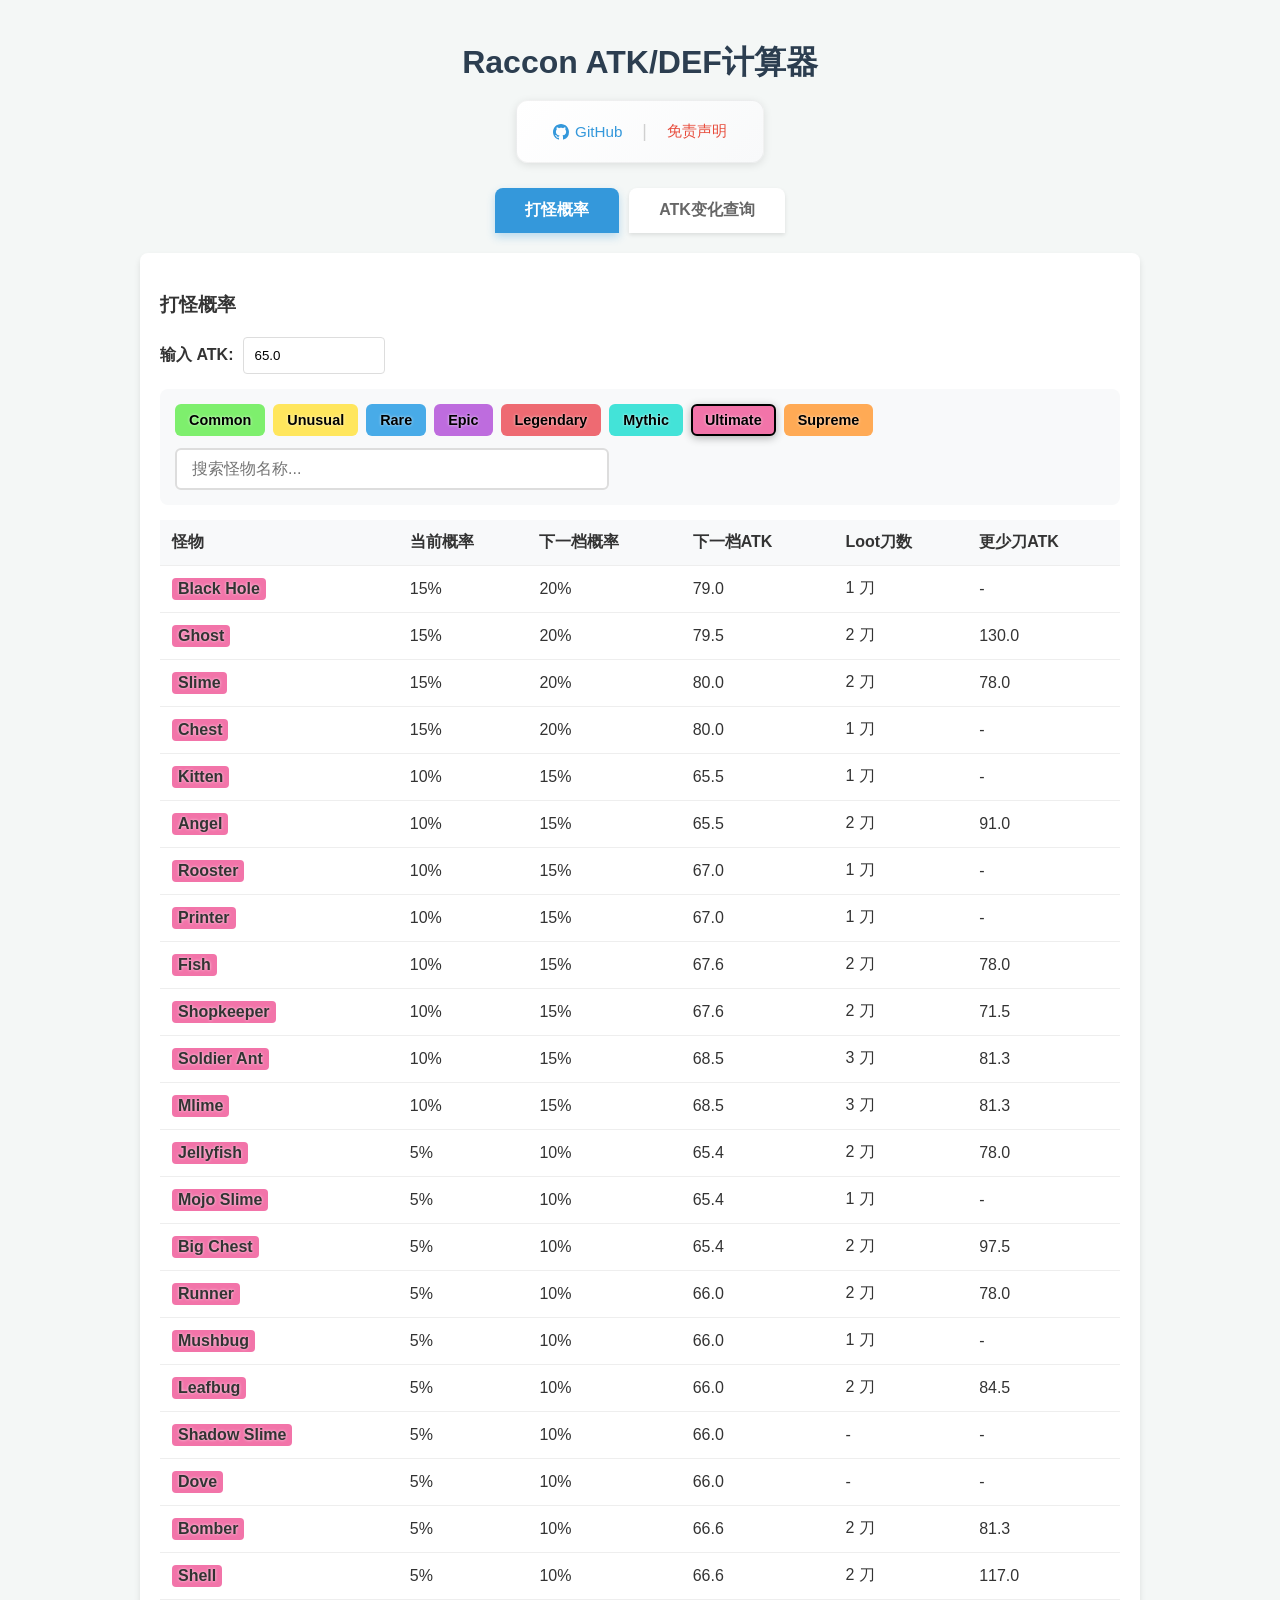
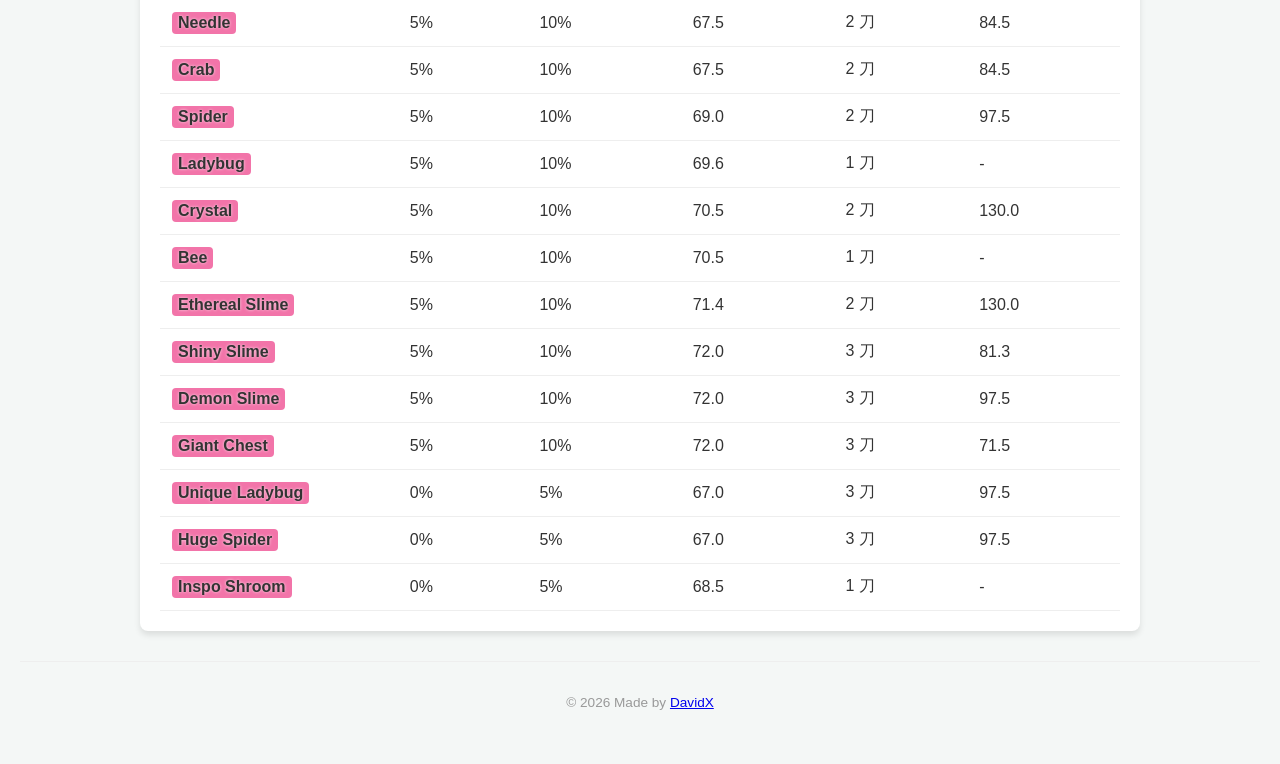
==== atk/index.html @ 56e26aaa "feat: various optimizations" ====
<!doctype html>
<html lang="zh-CN">
    <head>
        <meta charset="UTF-8" />
        <meta name="viewport" content="width=device-width, initial-scale=1.0" />
        <title>Raccon ATK/DEF计算器</title>
        <link rel="stylesheet" href="styles.css" />
    </head>
    <body>
        <div class="container">
            <h1>Raccon ATK/DEF计算器</h1>

            <!-- 顶部链接区域 -->
            <div style="text-align: center">
                <div class="header-links">
                    <a
                        href="https://github.com/Davidasx/raccon-tools"
                        target="_blank"
                        class="header-link"
                    >
                        <svg
                            class="link-icon"
                            viewBox="0 0 16 16"
                            width="16"
                            height="16"
                        >
                            <path
                                fill="currentColor"
                                d="M8 0C3.58 0 0 3.58 0 8c0 3.54 2.29 6.53 5.47 7.59.4.07.55-.17.55-.38 0-.19-.01-.82-.01-1.49-2.01.37-2.53-.49-2.69-.94-.09-.23-.48-.94-.82-1.13-.28-.15-.68-.52-.01-.53.63-.01 1.08.58 1.23.82.72 1.21 1.87.87 2.33.66.07-.52.28-.87.51-1.07-1.78-.2-3.64-.89-3.64-3.95 0-.87.31-1.59.82-2.15-.08-.2-.36-1.02.08-2.12 0 0 .67-.21 2.2.82.64-.18 1.32-.27 2-.27.68 0 1.36.09 2 .27 1.53-1.04 2.2-.82 2.2-.82.44 1.1.16 1.92.08 2.12.51.56.82 1.27.82 2.15 0 3.07-1.87 3.75-3.65 3.95.29.25.54.73.54 1.48 0 1.07-.01 1.93-.01 2.2 0 .21.15.46.55.38A8.013 8.013 0 0016 8c0-4.42-3.58-8-8-8z"
                            />
                        </svg>
                        GitHub
                    </a>
                    <span class="link-separator">|</span>
                    <button class="disclaimer-btn" onclick="showDisclaimer()">
                        免责声明
                    </button>
                </div>
            </div>

            <!-- 标签页切换 -->
            <div class="tabs">
                <button
                    class="tab-btn active"
                    onclick="switchTab('probability')"
                >
                    打怪概率
                </button>
                <button class="tab-btn" onclick="switchTab('range')">
                    ATK变化查询
                </button>
            </div>

            <!-- 打怪概率功能 -->
            <div class="tab-content" id="probabilityTab">
                <div class="card">
                    <h3>打怪概率</h3>
                    <div class="input-group">
                        <label for="atkInput">输入 ATK:</label>
                        <input
                            type="number"
                            id="atkInput"
                            step="0.1"
                            value="65.0"
                            oninput="runQuery()"
                        />
                    </div>
                    <div class="filter-section">
                        <div class="rarity-filters" id="rarityFilters"></div>
                        <div class="search-box">
                            <input
                                type="text"
                                id="mobSearch"
                                placeholder="搜索怪物名称..."
                                oninput="runQuery()"
                            />
                        </div>
                    </div>
                    <div id="singleQueryResult"></div>
                </div>
            </div>

            <!-- ATK变化查询功能 -->
            <div class="tab-content" id="rangeTab" style="display: none">
                <div class="card">
                    <h3>ATK变化影响</h3>
                    <div class="input-group">
                        <label>范围:</label>
                        <input
                            type="number"
                            id="rangeStart"
                            step="0.1"
                            value="65.0"
                            oninput="runRange()"
                        />
                        <span>至</span>
                        <input
                            type="number"
                            id="rangeEnd"
                            step="0.1"
                            value="86.0"
                            oninput="runRange()"
                        />
                    </div>
                    <div id="rangeResult"></div>
                </div>
            </div>
        </div>

        <!-- 免责声明模态框 -->
        <div id="disclaimerModal" class="modal">
            <div class="modal-content">
                <div class="modal-header">
                    <span class="modal-close" onclick="hideDisclaimer()"
                        >&times;</span
                    >
                    <h2>免责声明</h2>
                </div>
                <div class="disclaimer-text">
                    <p><strong>关于本工具</strong></p>
                    <p>
                        本工具（Raccon
                        ATK/DEF计算器）是由玩家社区开发的非官方辅助工具，旨在帮助
                        Ruarua.ru 游戏玩家更好地理解和计算游戏机制。
                    </p>

                    <p><strong>版权声明</strong></p>
                    <p>
                        Ruarua.ru 游戏及其所有相关内容的版权归 Auricat Studio
                        所有。本工具：
                    </p>
                    <ul>
                        <li>未使用游戏的任何静态资源（图片、音频等）</li>
                        <li>未直接请求或调用游戏的 API 接口</li>
                        <li>仅使用玩家社区通过合法游戏过程反推的计算公式</li>
                        <li>
                            不涉及任何反编译、破解或未授权访问游戏数据的行为
                        </li>
                    </ul>

                    <p><strong>使用须知</strong></p>
                    <ul>
                        <li>本工具为免费提供，仅供学习和参考使用</li>
                        <li>使用本工具产生的任何后果由用户自行承担</li>
                        <li>本工具提供的计算结果可能存在误差，仅供参考</li>
                        <li>请遵守 Ruarua.ru 的游戏条款和使用规则</li>
                    </ul>

                    <p><strong>联系与移除</strong></p>
                    <p>
                        如果 Auricat Studio 或 Ruarua.ru
                        的版权方认为本工具侵犯了其权益，请通过 GitHub
                        页面联系我们，我们将立即下架本工具并删除相关内容。
                    </p>

                    <p class="disclaimer-footer">最后更新：2026年1月</p>
                </div>
            </div>
        </div>

        <footer class="footer">
            <p>© 2026 Made by <a href="https://davidx.top" target="_blank">DavidX</a></p>
        </footer>

        <script src="script.js"></script>
    </body>
</html>
---- atk/styles.css ----
:root {
    --bg-color: #f4f7f6;
    --card-bg: #ffffff;
    --text-color: #333;
    --border-radius: 8px;
}

body {
    font-family: "Segoe UI", Tahoma, Geneva, Verdana, sans-serif;
    background-color: var(--bg-color);
    color: var(--text-color);
    margin: 0;
    padding: 20px;
}

.container {
    max-width: 1000px;
    margin: 0 auto;
}

h1 {
    text-align: center;
    color: #2c3e50;
    margin-bottom: 15px;
}

/* 顶部链接区域样式 */
.header-links {
    text-align: center;
    margin: 0 auto 25px;
    padding: 12px 20px;
    background: linear-gradient(135deg, #ffffff 0%, #f8f9fa 100%);
    border-radius: 12px;
    box-shadow: 0 2px 8px rgba(0, 0, 0, 0.1);
    display: inline-flex;
    justify-content: center;
    align-items: center;
    gap: 0;
    flex-wrap: wrap;
    border: 1px solid rgba(0, 0, 0, 0.05);
    width: fit-content;
    max-width: 90%;
}

.header-link {
    color: #3498db;
    text-decoration: none;
    display: inline-flex;
    align-items: center;
    gap: 6px;
    transition: all 0.3s ease;
    padding: 8px 16px;
    border-radius: 6px;
    font-weight: 500;
    font-size: 0.95em;
}

.header-link:hover {
    color: #2980b9;
    background: #e3f2fd;
    transform: translateY(-1px);
    box-shadow: 0 2px 4px rgba(52, 152, 219, 0.2);
}

.link-icon {
    vertical-align: middle;
}

.link-separator {
    margin: 0 4px;
    color: #d0d0d0;
    font-weight: 300;
    font-size: 1.1em;
    user-select: none;
}

.disclaimer-btn {
    background: none;
    border: none;
    color: #e74c3c;
    cursor: pointer;
    font-size: 0.95em;
    padding: 8px 16px;
    border-radius: 6px;
    transition: all 0.3s ease;
    font-family: inherit;
    font-weight: 500;
}

.disclaimer-btn:hover {
    background: #ffebee;
    color: #c0392b;
    transform: translateY(-1px);
    box-shadow: 0 2px 4px rgba(231, 76, 60, 0.2);
}

/* 标签页样式 */
.tabs {
    display: flex;
    gap: 10px;
    margin-bottom: 20px;
    justify-content: center;
}

.tab-btn {
    padding: 12px 30px;
    border: none;
    background: #fff;
    color: #666;
    font-size: 1em;
    font-weight: bold;
    border-radius: 8px 8px 0 0;
    cursor: pointer;
    transition: all 0.3s;
    box-shadow: 0 2px 4px rgba(0, 0, 0, 0.1);
}

.tab-btn:hover {
    background: #f0f0f0;
    transform: translateY(-2px);
}

.tab-btn.active {
    background: #3498db;
    color: #fff;
    box-shadow: 0 4px 8px rgba(52, 152, 219, 0.3);
}

.tab-content {
    animation: fadeIn 0.3s;
}

@keyframes fadeIn {
    from {
        opacity: 0;
        transform: translateY(10px);
    }
    to {
        opacity: 1;
        transform: translateY(0);
    }
}

/* 布局卡片 */
.card {
    background: var(--card-bg);
    padding: 20px;
    border-radius: var(--border-radius);
    box-shadow: 0 4px 6px rgba(0, 0, 0, 0.1);
    margin-bottom: 20px;
}

.input-group {
    display: flex;
    gap: 10px;
    align-items: center;
    flex-wrap: wrap;
    margin-bottom: 15px;
}

input {
    padding: 10px;
    border: 1px solid #ddd;
    border-radius: 4px;
    width: 120px;
}

label {
    font-weight: bold;
}

/* 表格样式 */
table {
    width: 100%;
    border-collapse: collapse;
    margin-top: 10px;
}

th,
td {
    text-align: left;
    padding: 12px;
    border-bottom: 1px solid #eee;
}

th {
    background-color: #f8f9fa;
}

/* 稀有度标签样式 */
.rarity-tag {
    padding: 4px 8px;
    border-radius: 4px;
    color: #000;
    font-weight: bold;
    font-size: 0.85em;
    text-shadow: 0 0 2px rgba(255, 255, 255, 0.5);
}

.milestone-item {
    padding: 10px;
    border-left: 4px solid #3498db;
    background: #f9f9f9;
    margin-bottom: 8px;
}

.atk-val {
    font-family: monospace;
    font-weight: bold;
    color: #e67e22;
    font-size: 1.1em;
}

.empty-hint {
    color: #999;
    font-style: italic;
}

/* 筛选区域样式 */
.filter-section {
    margin: 15px 0;
    padding: 15px;
    background: #f8f9fa;
    border-radius: 8px;
}

.rarity-filters {
    display: flex;
    flex-wrap: wrap;
    gap: 8px;
    margin-bottom: 12px;
}

.rarity-filter-btn {
    padding: 6px 12px;
    border: 2px solid transparent;
    border-radius: 6px;
    cursor: pointer;
    font-weight: bold;
    font-size: 0.9em;
    transition: all 0.2s;
    color: #000;
    text-shadow: 0 0 3px rgba(255, 255, 255, 0.8);
}

.rarity-filter-btn:hover {
    opacity: 0.8;
    transform: translateY(-2px);
}

.rarity-filter-btn.active {
    border-color: #000;
    box-shadow: 0 2px 8px rgba(0, 0, 0, 0.3);
}

.search-box {
    margin-top: 10px;
}

.search-box input {
    width: 100%;
    max-width: 400px;
    padding: 10px 15px;
    border: 2px solid #ddd;
    border-radius: 6px;
    font-size: 1em;
}

.search-box input:focus {
    outline: none;
    border-color: #3498db;
}

/* 彩色怪物名称样式 */
.mob-name {
    font-weight: bold;
    padding: 2px 6px;
    border-radius: 4px;
    display: inline-block;
    text-shadow: 0 0 3px rgba(255, 255, 255, 0.8);
}

/* 页脚样式 */
.footer {
    text-align: center;
    padding: 20px;
    margin-top: 30px;
    color: #999;
    font-size: 0.85em;
    border-top: 1px solid #eee;
}

/* 模态框样式 */
.modal {
    display: none;
    position: fixed;
    z-index: 1000;
    left: 0;
    top: 0;
    width: 100%;
    height: 100%;
    overflow: hidden;
    background-color: rgba(0, 0, 0, 0.5);
    animation: fadeIn 0.3s;
    align-items: center;
    justify-content: center;
    padding: 20px;
    box-sizing: border-box;
}

.modal.show {
    display: flex;
}

@keyframes fadeIn {
    from { opacity: 0; }
    to { opacity: 1; }
}

.modal-content {
    background-color: #fff;
    margin: 0;
    padding: 0;
    border-radius: 12px;
    max-width: 700px;
    width: 90%;
    max-height: 85vh;
    box-shadow: 0 4px 20px rgba(0, 0, 0, 0.3);
    animation: slideIn 0.3s;
    position: relative;
    display: flex;
    flex-direction: column;
    overflow: hidden;
}

@keyframes slideIn {
    from {
        transform: translateY(-50px);
        opacity: 0;
    }
    to {
        transform: translateY(0);
        opacity: 1;
    }
}

.modal-close {
    color: #aaa;
    float: right;
    font-size: 32px;
    font-weight: bold;
    line-height: 20px;
    cursor: pointer;
    transition: all 0.3s;
}

.modal-close:hover {
    color: #000;
    transform: scale(1.2);
}

.modal-header {
    padding: 25px 30px 15px;
    border-bottom: 2px solid #3498db;
    flex-shrink: 0;
}

.modal-content h2 {
    color: #2c3e50;
    margin: 0;
}

.disclaimer-text {
    line-height: 1.8;
    color: #555;
    padding: 20px 30px 30px;
    overflow-y: auto;
    flex: 1;
}

.disclaimer-text::-webkit-scrollbar {
    width: 8px;
}

.disclaimer-text::-webkit-scrollbar-track {
    background: #f1f1f1;
    border-radius: 4px;
}

.disclaimer-text::-webkit-scrollbar-thumb {
    background: #888;
    border-radius: 4px;
}

.disclaimer-text::-webkit-scrollbar-thumb:hover {
    background: #555;
}

.disclaimer-text p {
    margin: 15px 0;
}

.disclaimer-text strong {
    color: #2c3e50;
    font-size: 1.05em;
}

.disclaimer-text ul {
    margin: 10px 0;
    padding-left: 25px;
}

.disclaimer-text li {
    margin: 8px 0;
}

.disclaimer-footer {
    margin-top: 25px;
    padding-top: 15px;
    border-top: 1px solid #eee;
    color: #999;
    font-size: 0.9em;
    text-align: right;
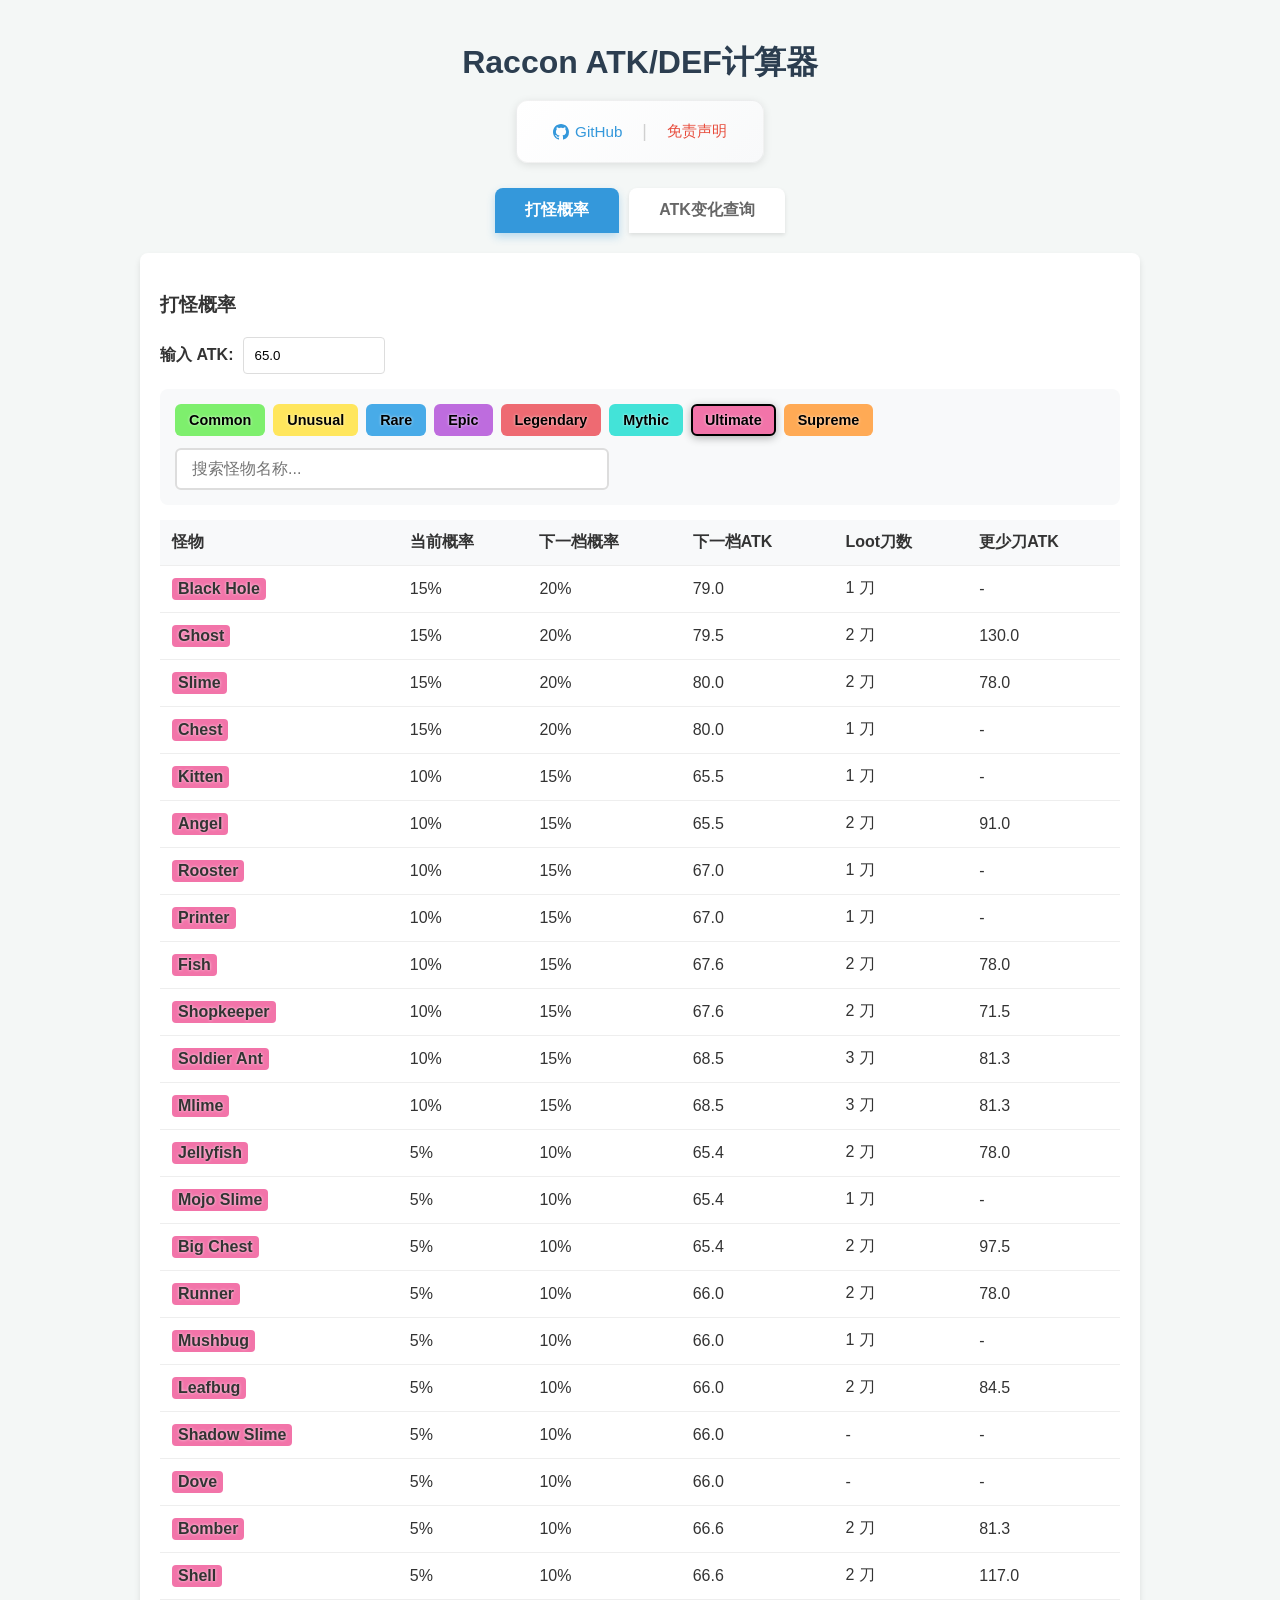
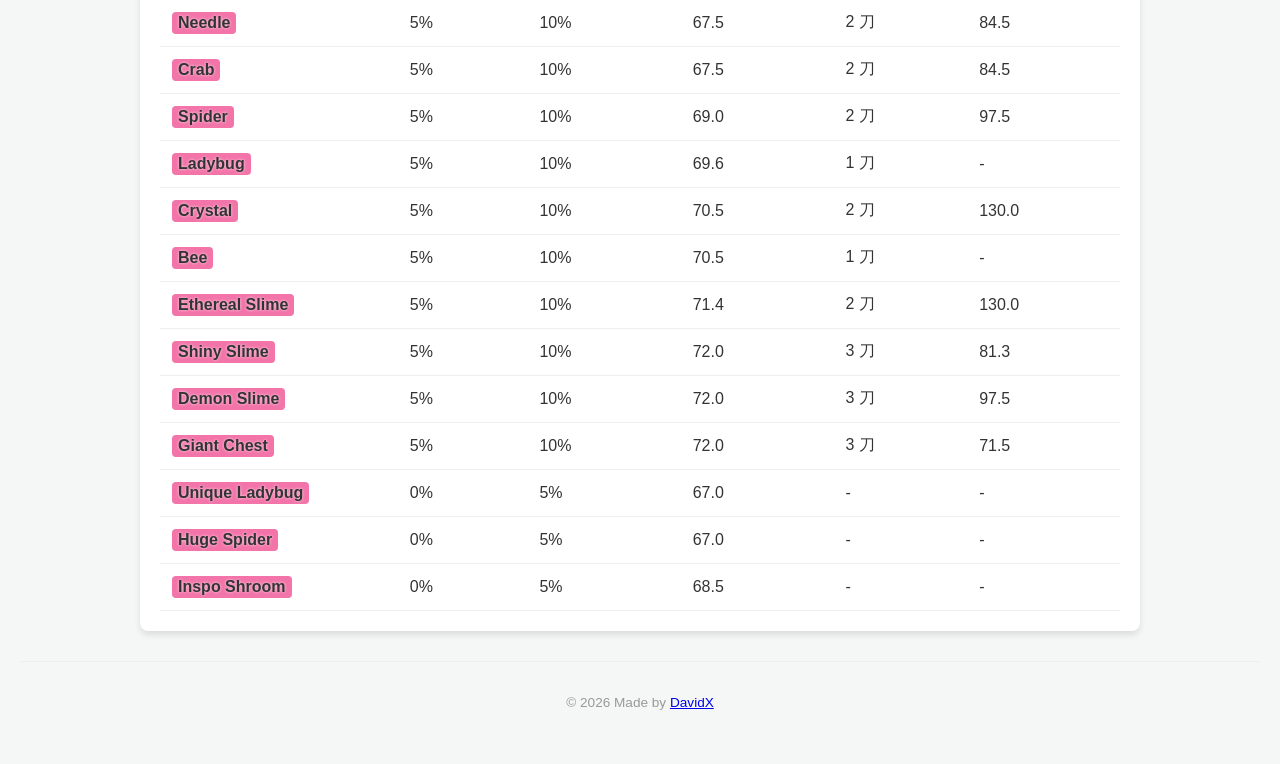
==== commit 11f34aad: "fix: update js&css version" ====
--- a/atk/index.html
+++ b/atk/index.html
@@ -4,7 +4,7 @@
         <meta charset="UTF-8" />
         <meta name="viewport" content="width=device-width, initial-scale=1.0" />
         <title>Raccon ATK/DEF计算器</title>
-        <link rel="stylesheet" href="styles.css" />
+        <link rel="stylesheet" href="styles.css?v=0.0.2" />
     </head>
     <body>
         <div class="container">
@@ -159,9 +159,17 @@
         </div>
 
         <footer class="footer">
-            <p>© 2026 Made by <a href="https://davidx.top" target="_blank">DavidX</a></p>
+            <p>
+                © 2026 Made by
+                <a
+                    href="https://davidx.top"
+                    target="_blank"
+                    rel="noopener"
+                    >DavidX</a
+                >
+            </p>
         </footer>
 
-        <script src="script.js"></script>
+        <script src="script.js?v=0.0.2"></script>
     </body>
 </html>
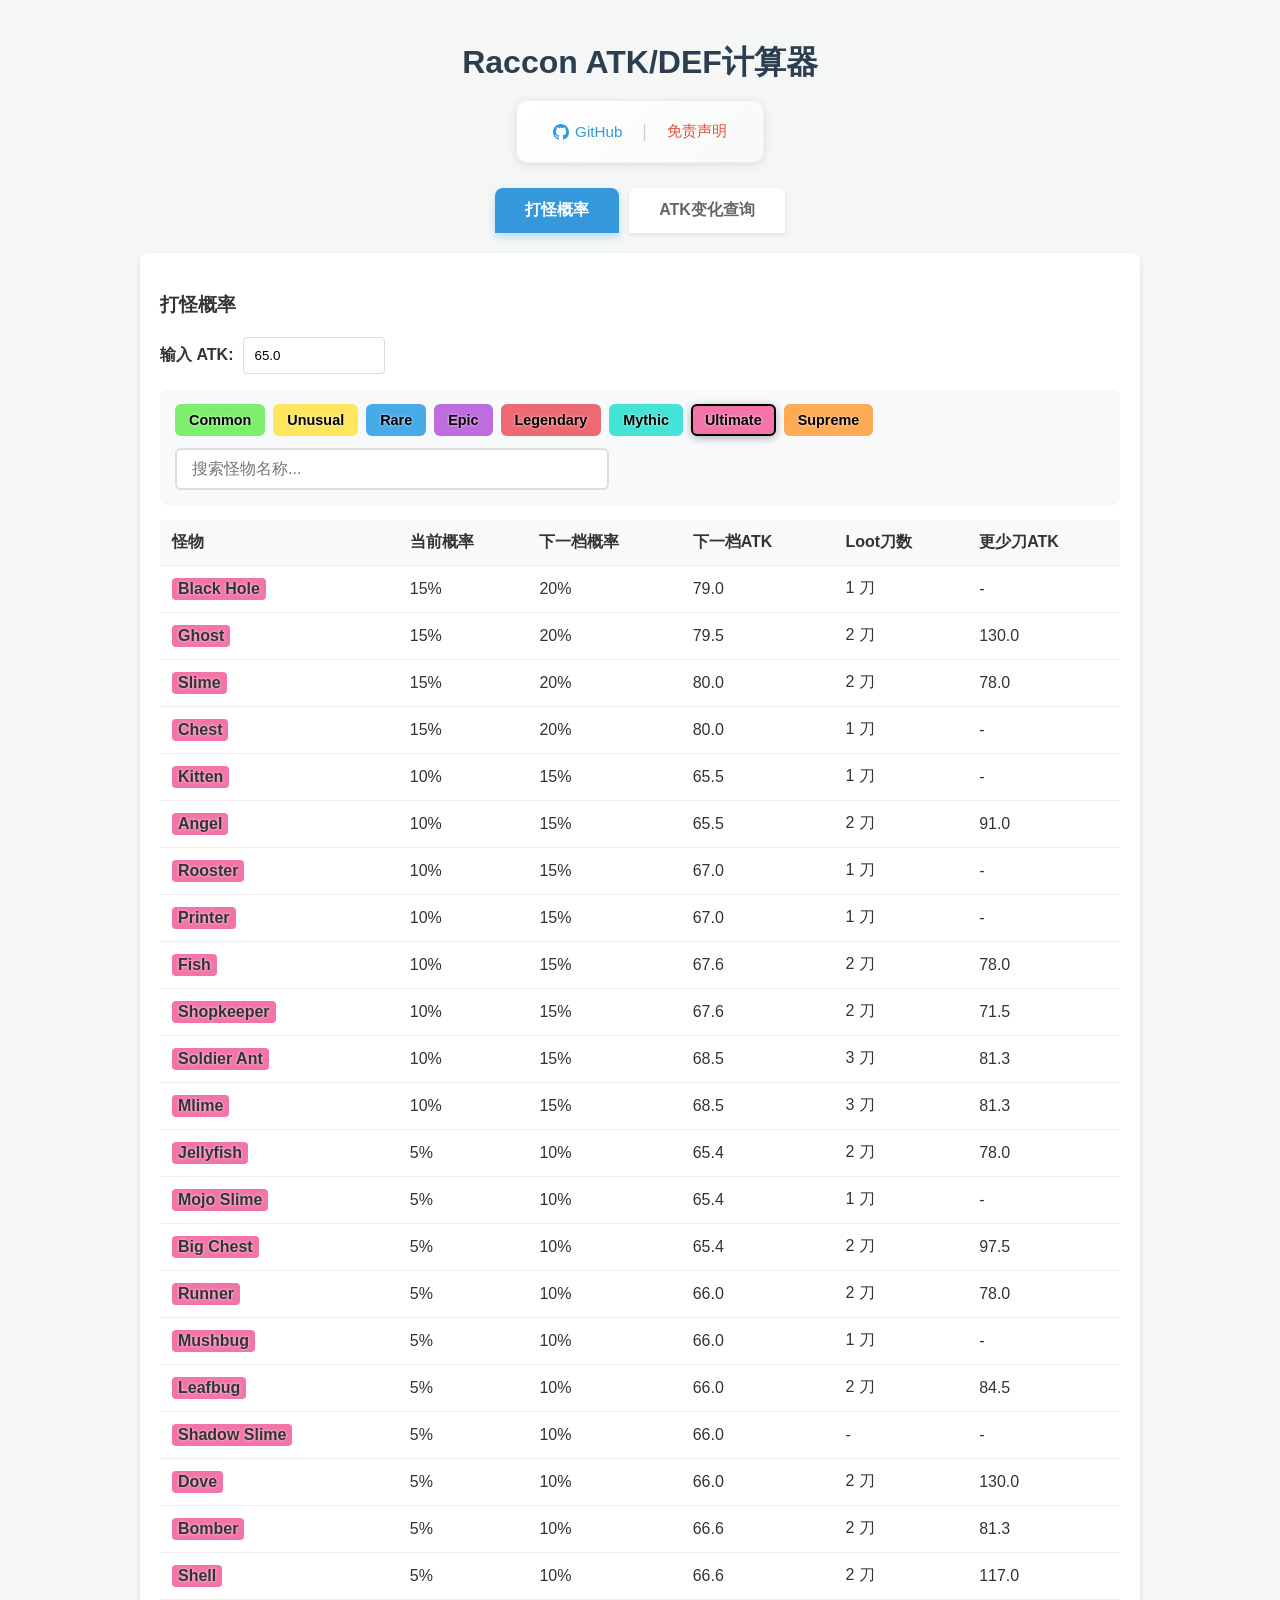
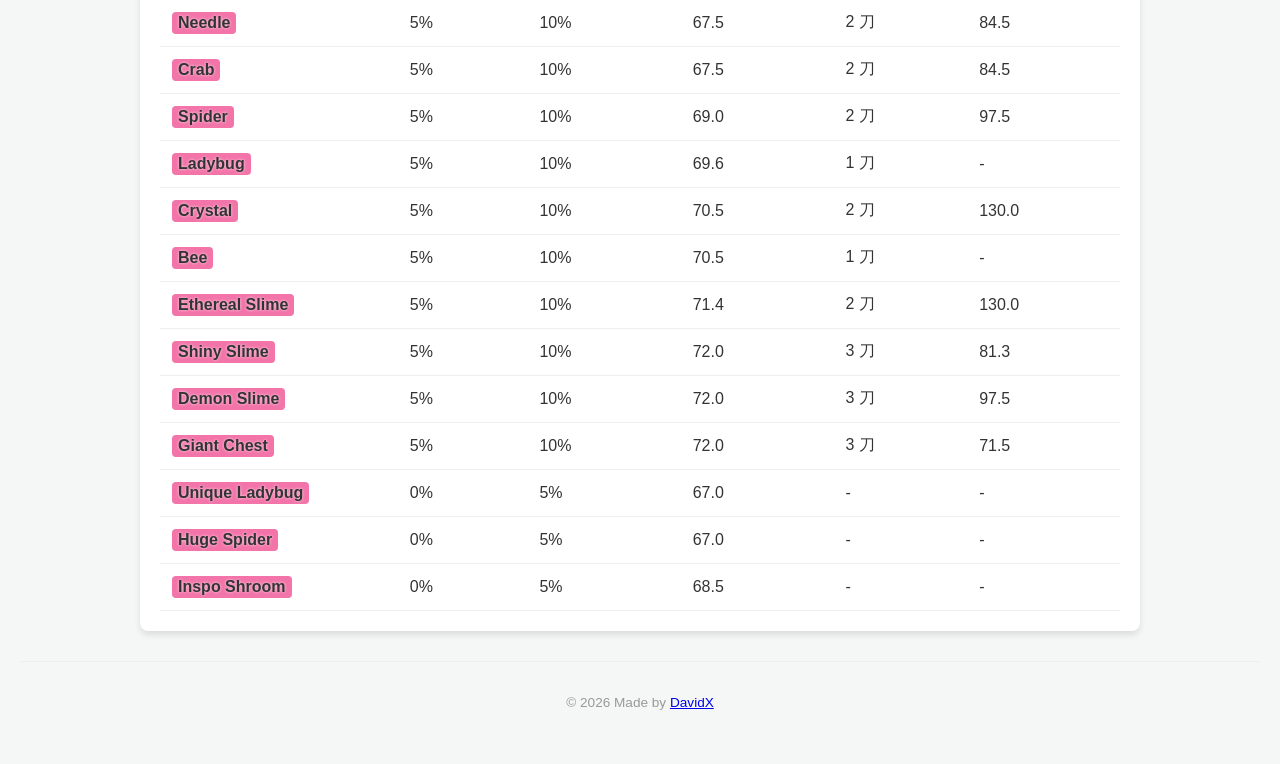
==== commit e740dfc1: "fix: health value for Dove" ====
--- a/atk/index.html
+++ b/atk/index.html
@@ -4,7 +4,7 @@
         <meta charset="UTF-8" />
         <meta name="viewport" content="width=device-width, initial-scale=1.0" />
         <title>Raccon ATK/DEF计算器</title>
-        <link rel="stylesheet" href="styles.css?v=0.0.2" />
+        <link rel="stylesheet" href="styles.css?v=0.0.3" />
     </head>
     <body>
         <div class="container">
@@ -170,6 +170,6 @@
             </p>
         </footer>
 
-        <script src="script.js?v=0.0.2"></script>
+        <script src="script.js?v=0.0.3"></script>
     </body>
 </html>
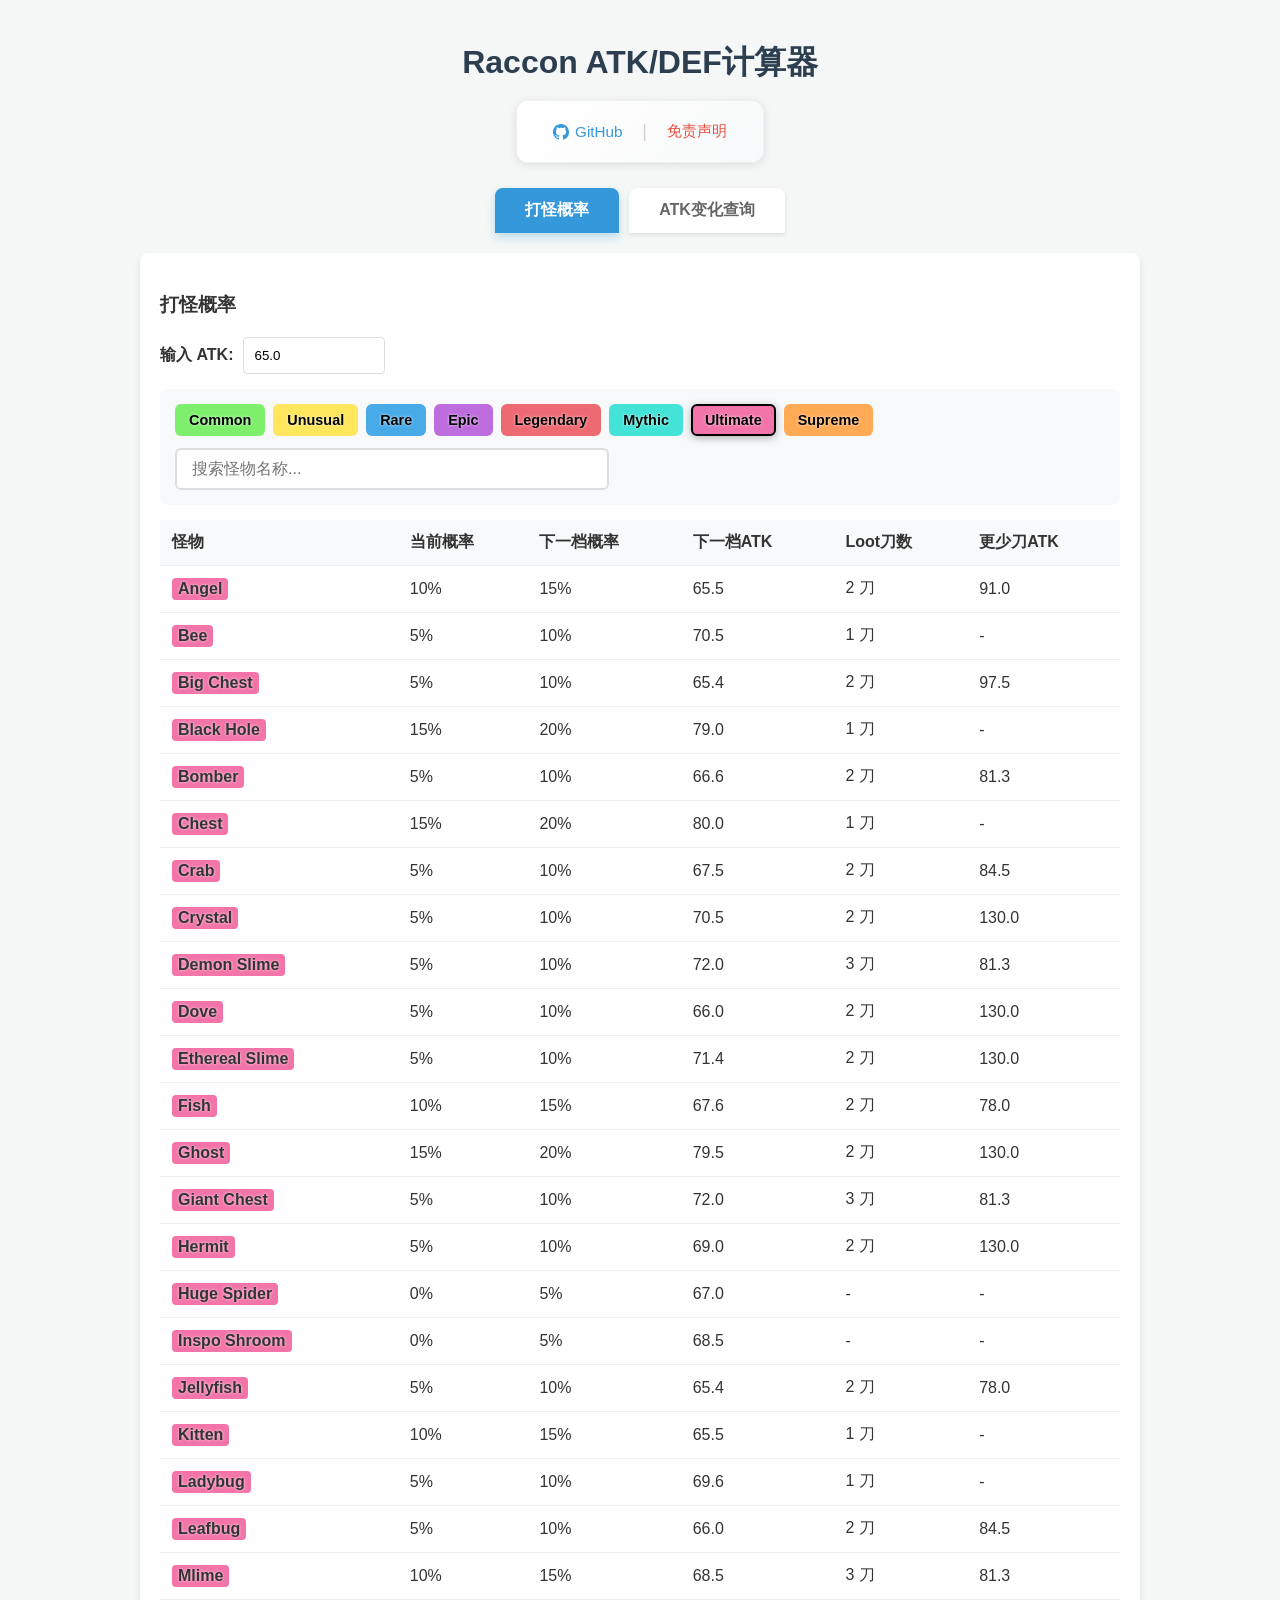
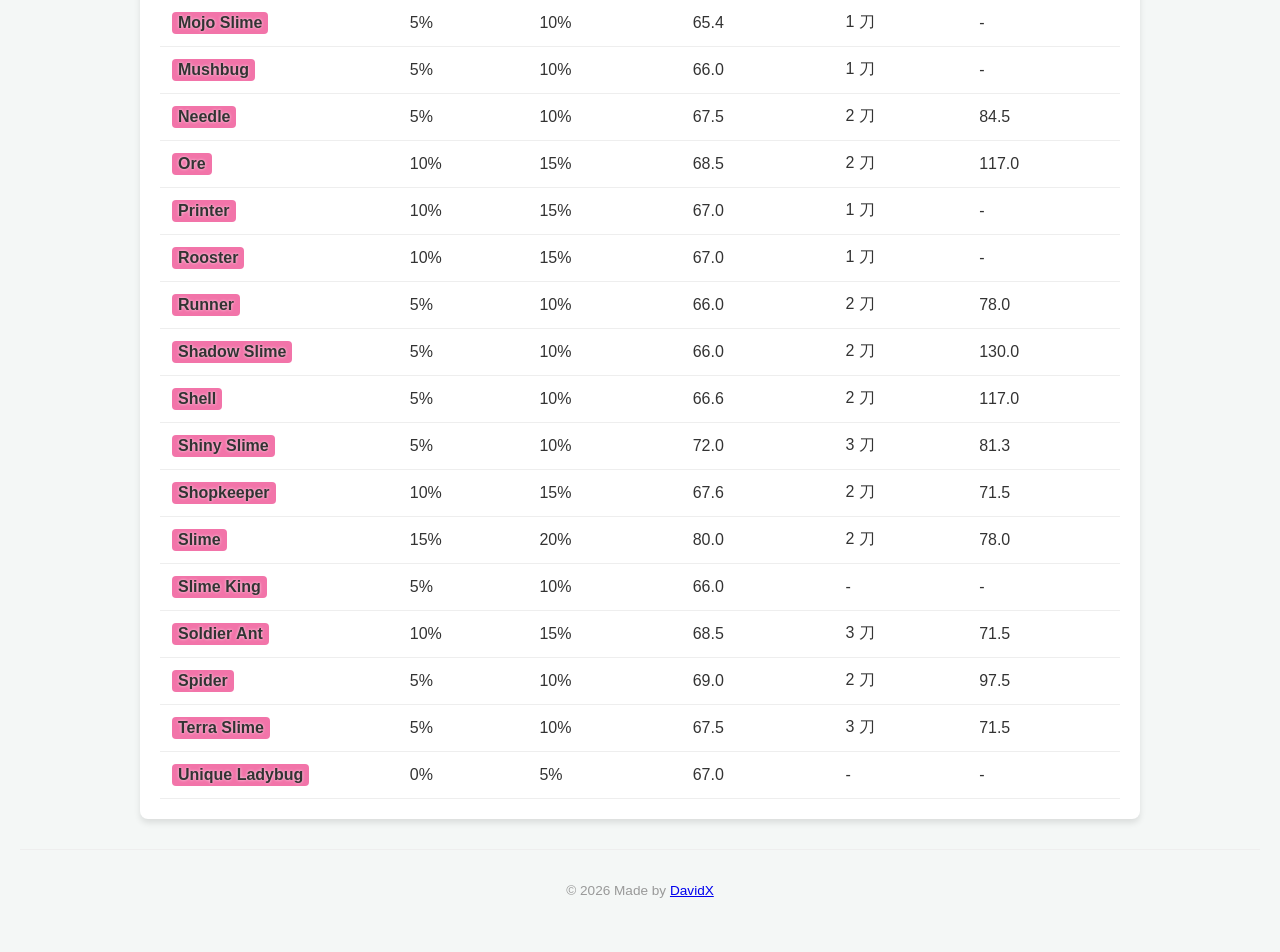
==== commit 4e9f701f: "fix: update version number to prevent cache" ====
--- a/atk/index.html
+++ b/atk/index.html
@@ -4,7 +4,7 @@
         <meta charset="UTF-8" />
         <meta name="viewport" content="width=device-width, initial-scale=1.0" />
         <title>Raccon ATK/DEF计算器</title>
-        <link rel="stylesheet" href="styles.css?v=0.0.3" />
+        <link rel="stylesheet" href="styles.css?v=5" />
     </head>
     <body>
         <div class="container">
@@ -161,15 +161,12 @@
         <footer class="footer">
             <p>
                 © 2026 Made by
-                <a
-                    href="https://davidx.top"
-                    target="_blank"
-                    rel="noopener"
+                <a href="https://davidx.top" target="_blank" rel="noopener"
                     >DavidX</a
                 >
             </p>
         </footer>
 
-        <script src="script.js?v=0.0.3"></script>
+        <script src="script.js?v=5"></script>
     </body>
 </html>
--- a/atk/styles.css
+++ b/atk/styles.css
@@ -421,3 +421,4 @@
     color: #999;
     font-size: 0.9em;
     text-align: right;
+}
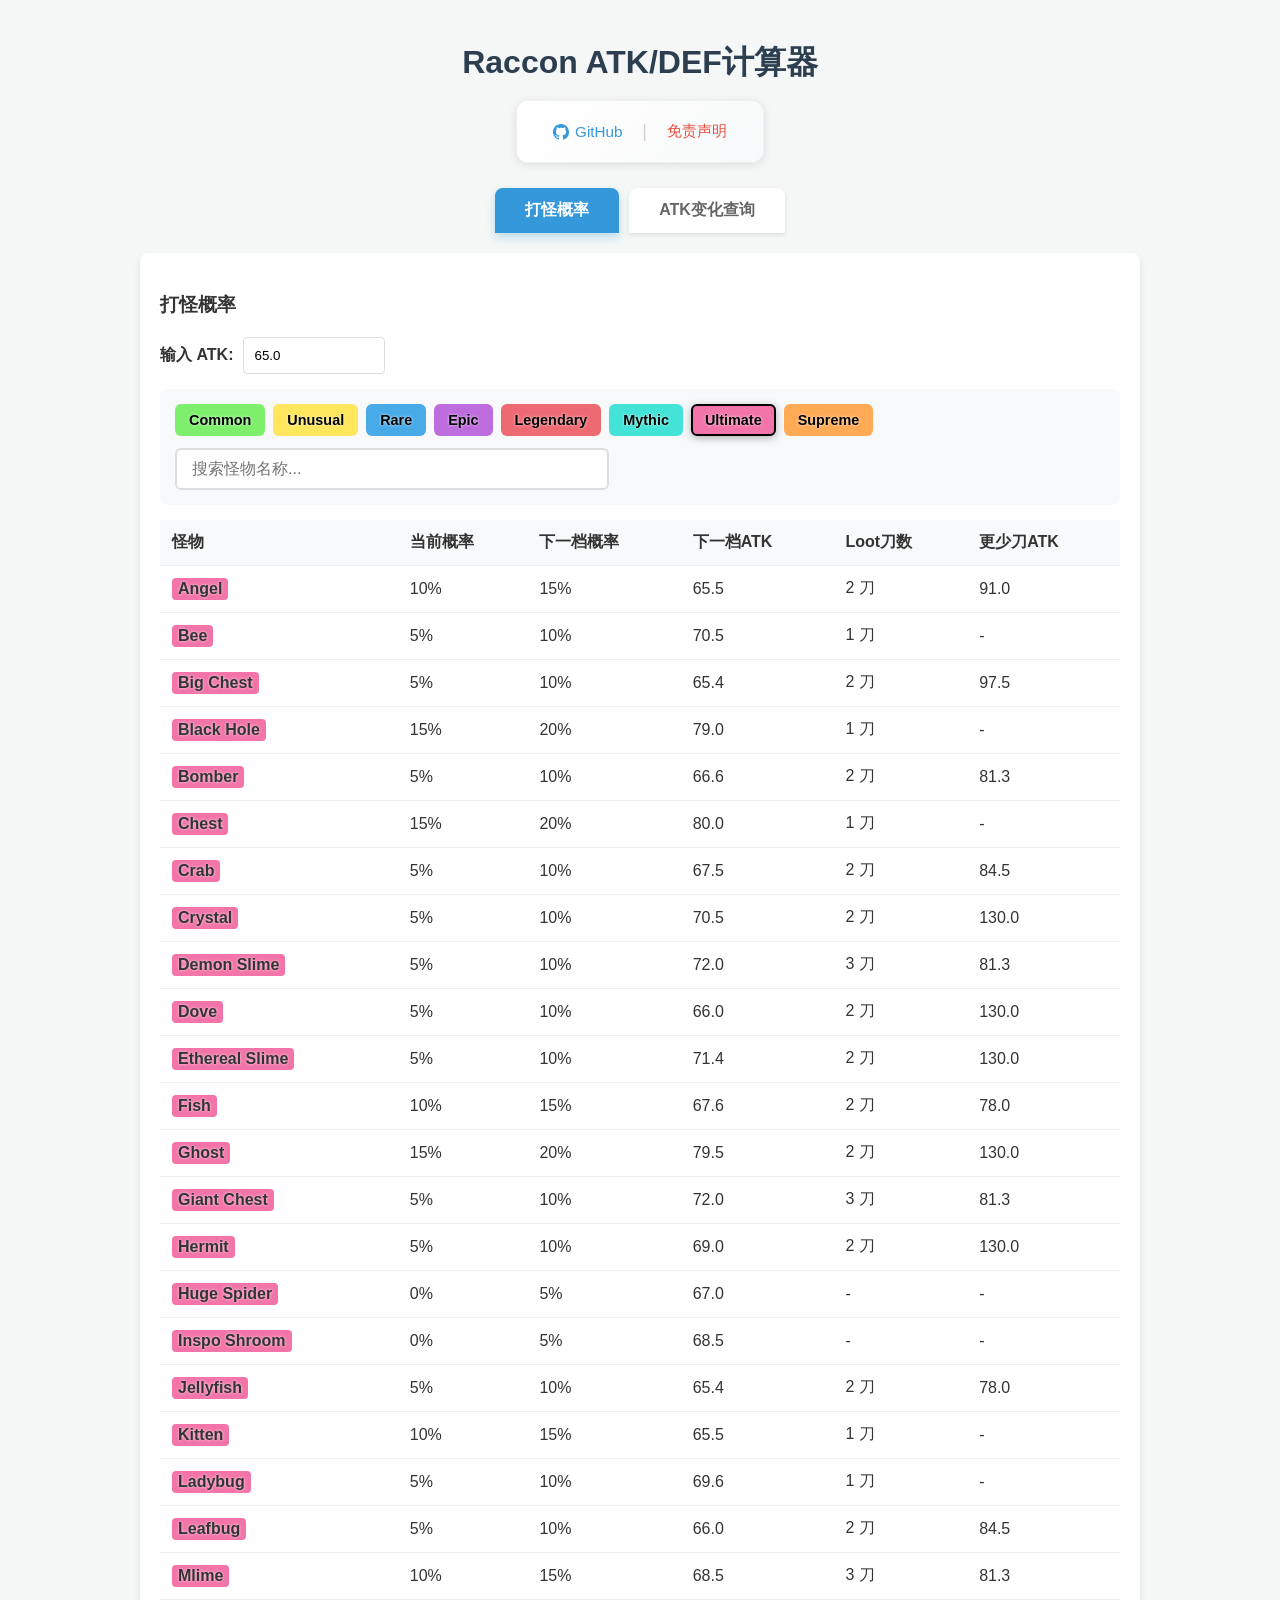
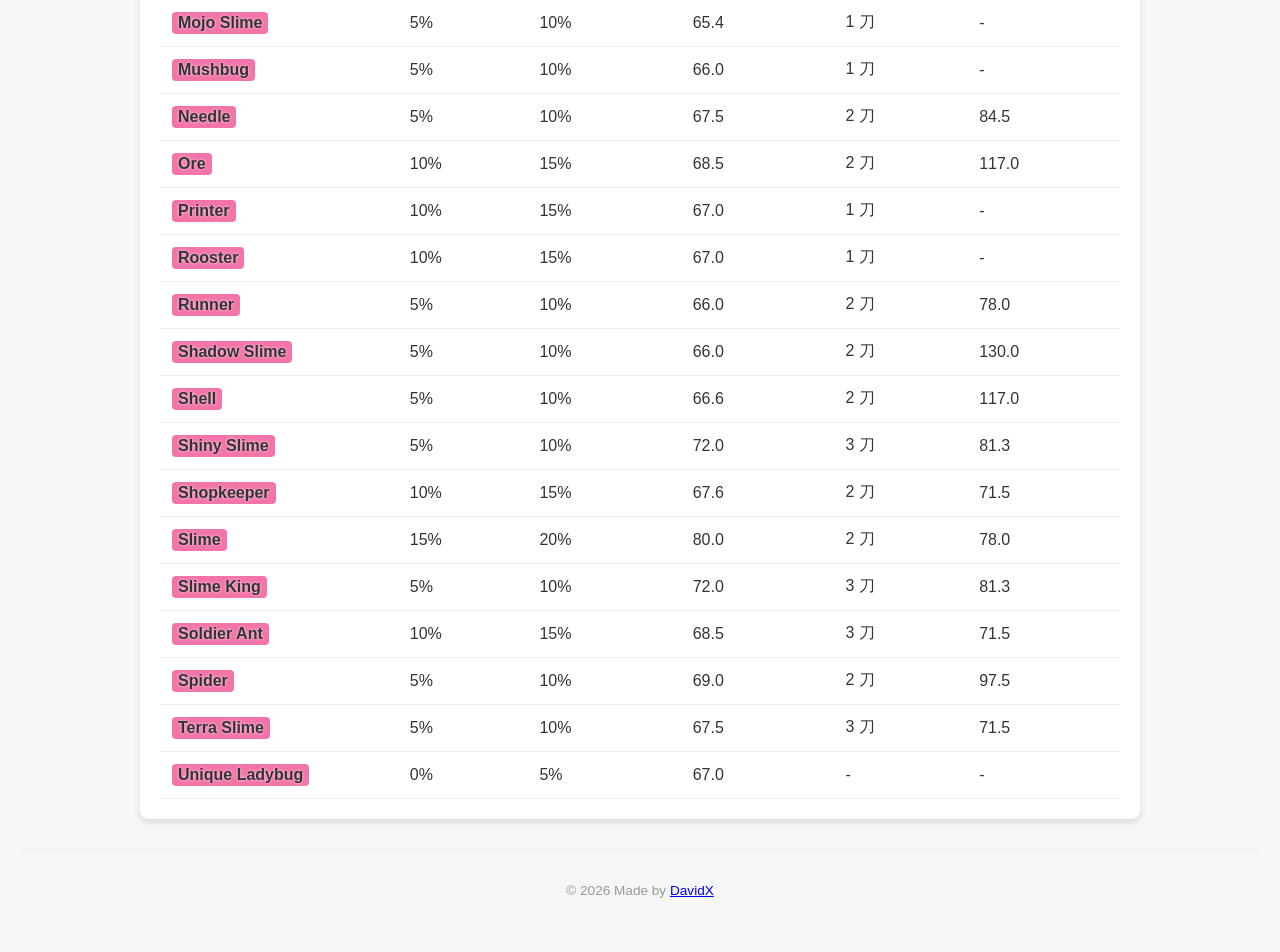
==== commit 1f1844ed: "fix: slime king" ====
--- a/atk/index.html
+++ b/atk/index.html
@@ -167,6 +167,6 @@
             </p>
         </footer>
 
-        <script src="script.js?v=5"></script>
+        <script src="script.js?v=6"></script>
     </body>
 </html>
